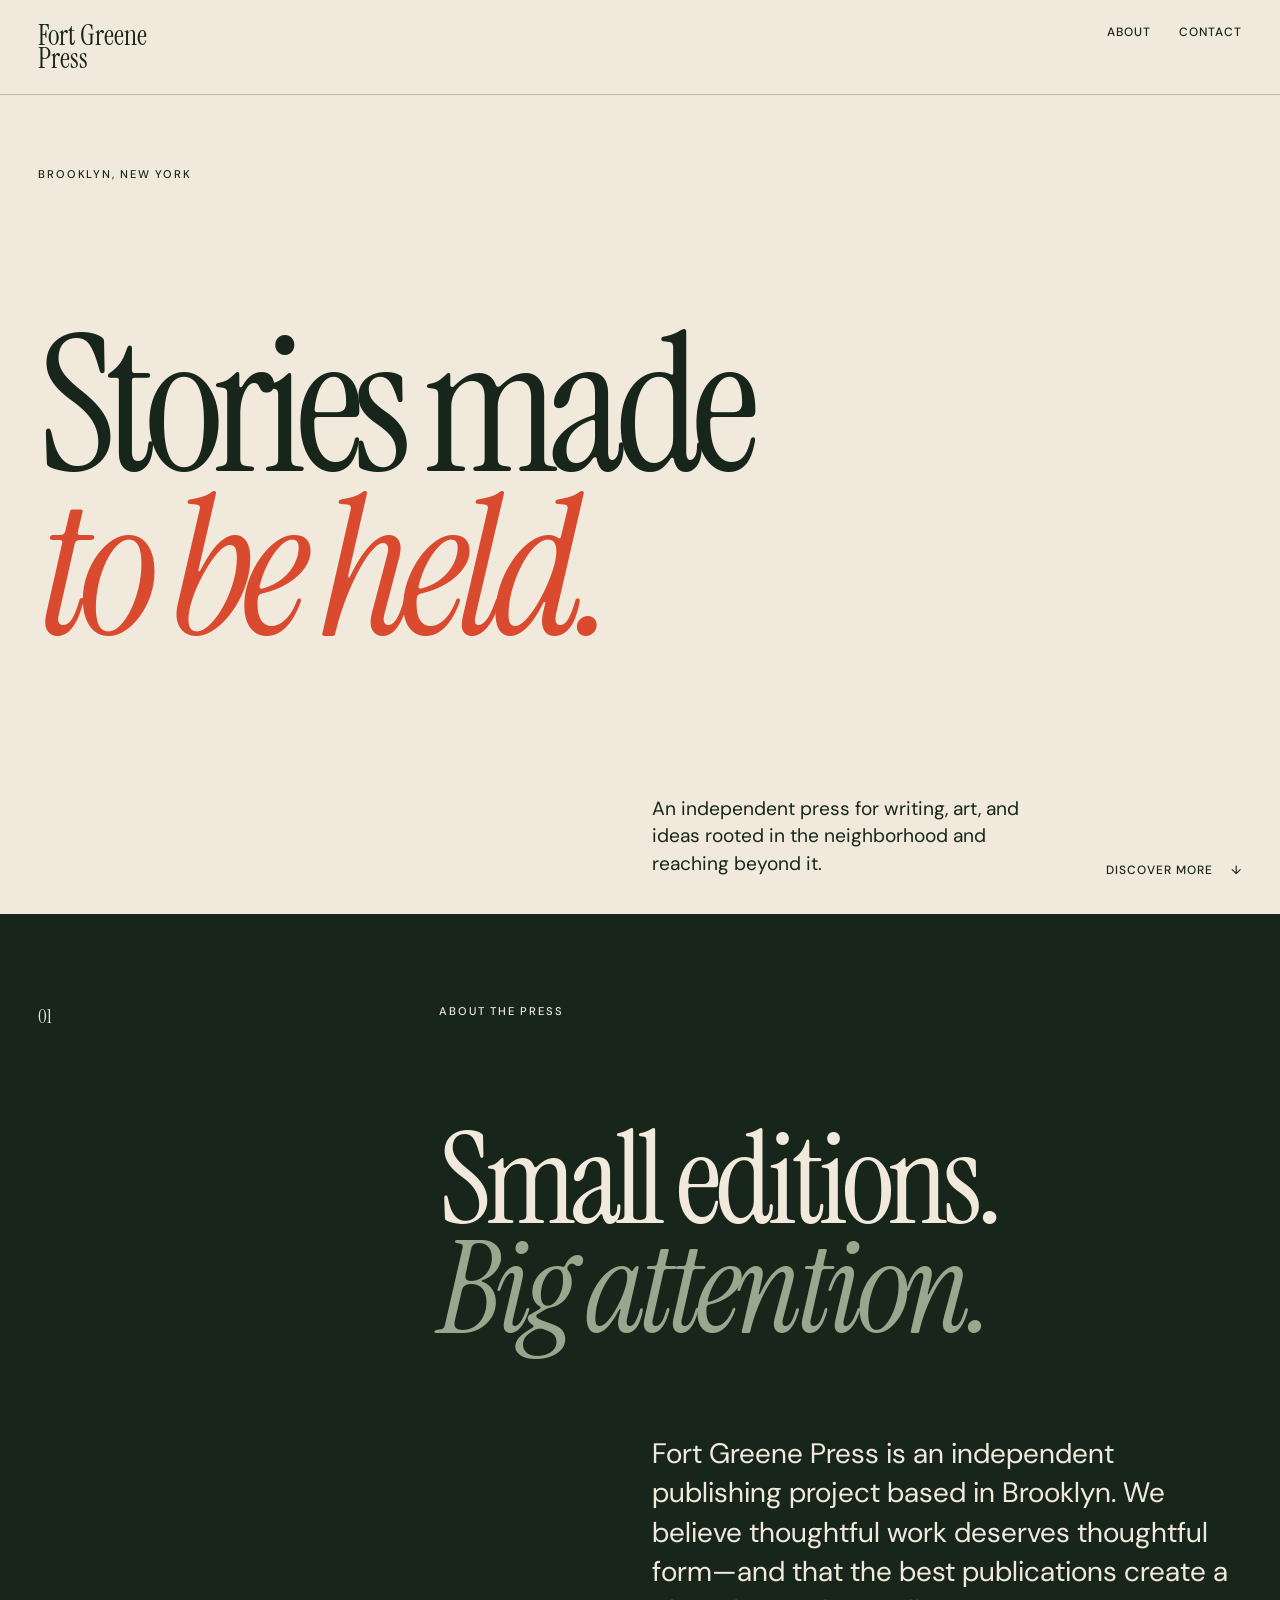
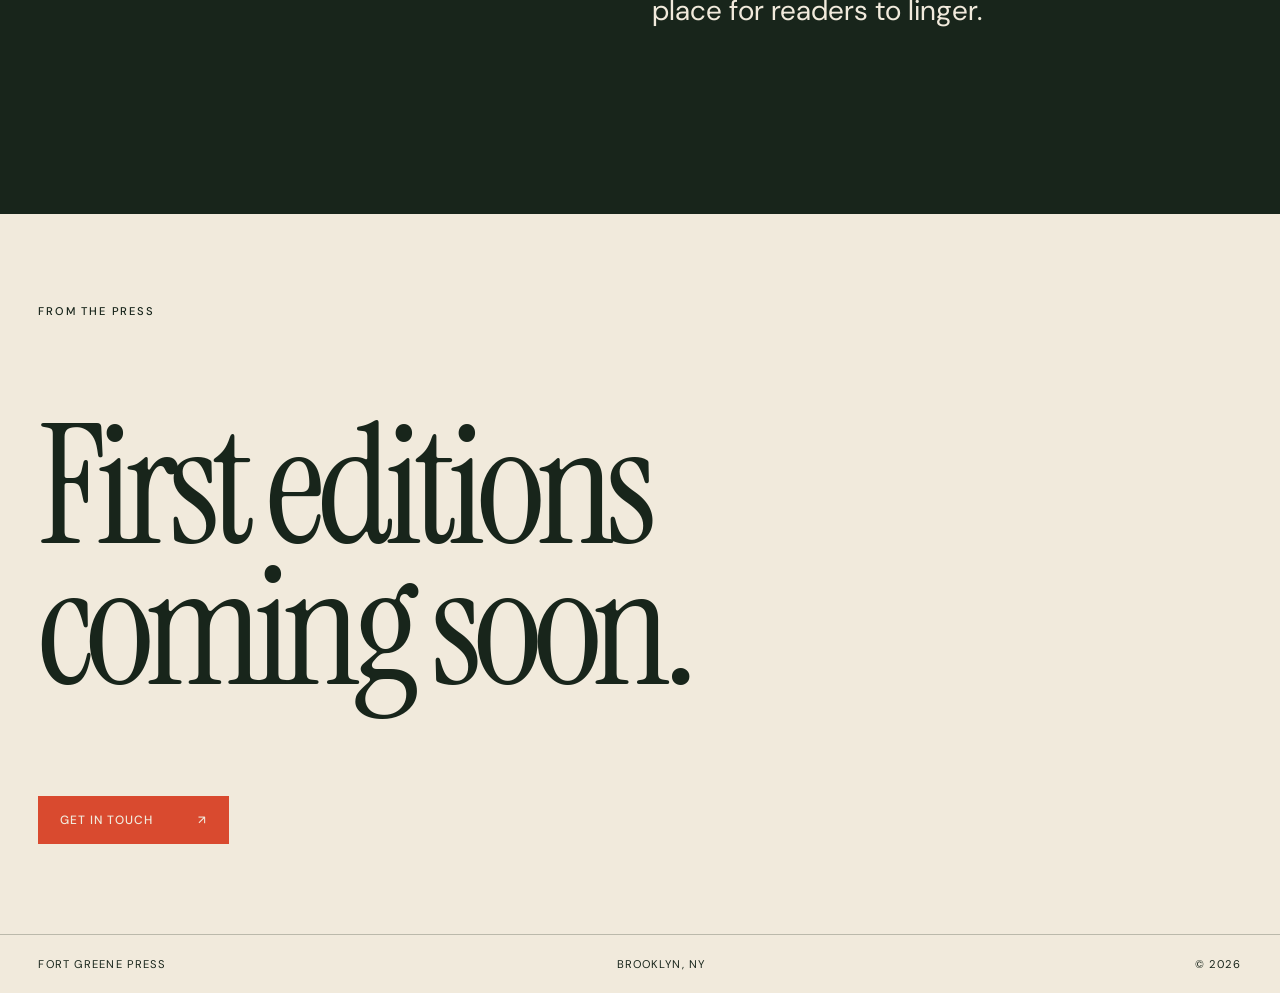
==== index.html @ dfdde0b9 "Launch GitHub Pages website Add a responsive publishing landing page and automated deployment workfl" ====
<!doctype html>
<html lang="en">
  <head>
    <meta charset="UTF-8" />
    <meta name="viewport" content="width=device-width, initial-scale=1.0" />
    <meta
      name="description"
      content="Fort Greene Press is an independent publishing project in Brooklyn, New York."
    />
    <meta name="theme-color" content="#f1eadc" />
    <meta property="og:title" content="Fort Greene Press" />
    <meta
      property="og:description"
      content="Independent publishing from Fort Greene, Brooklyn."
    />
    <meta property="og:type" content="website" />
    <title>Fort Greene Press</title>
    <link rel="icon" href="favicon.svg" type="image/svg+xml" />
    <link rel="stylesheet" href="styles.css" />
  </head>
  <body>
    <header class="site-header">
      <a class="wordmark" href="./" aria-label="Fort Greene Press home">
        <span>Fort Greene</span>
        <span>Press</span>
      </a>
      <nav aria-label="Main navigation">
        <a href="#about">About</a>
        <a href="mailto:hello@fortgreenepress.com">Contact</a>
      </nav>
    </header>

    <main>
      <section class="hero" aria-labelledby="hero-title">
        <p class="eyebrow">Brooklyn, New York</p>
        <h1 id="hero-title">
          Stories made<br />
          <em>to be held.</em>
        </h1>
        <div class="hero-footer">
          <p>
            An independent press for writing, art, and ideas rooted in the
            neighborhood and reaching beyond it.
          </p>
          <a class="arrow-link" href="#about">
            Discover more <span aria-hidden="true">↓</span>
          </a>
        </div>
      </section>

      <section class="statement" id="about" aria-labelledby="about-title">
        <div class="section-number" aria-hidden="true">01</div>
        <div>
          <p class="eyebrow">About the press</p>
          <h2 id="about-title">
            Small editions.<br />
            <span>Big attention.</span>
          </h2>
          <p class="body-copy">
            Fort Greene Press is an independent publishing project based in
            Brooklyn. We believe thoughtful work deserves thoughtful form—and
            that the best publications create a place for readers to linger.
          </p>
        </div>
      </section>

      <section class="coming-soon" aria-labelledby="soon-title">
        <p class="eyebrow">From the press</p>
        <h2 id="soon-title">First editions<br />coming soon.</h2>
        <a class="button" href="mailto:hello@fortgreenepress.com">
          Get in touch <span aria-hidden="true">↗</span>
        </a>
      </section>
    </main>

    <footer>
      <p>Fort Greene Press</p>
      <p>Brooklyn, NY</p>
      <p>© <span id="year">2026</span></p>
    </footer>

    <script>
      document.getElementById("year").textContent = new Date().getFullYear();
    </script>
  </body>
</html>
---- styles.css ----
@import url("https://fonts.googleapis.com/css2?family=DM+Sans:wght@400;500&family=Instrument+Serif:ital@0;1&display=swap");

:root {
  --ink: #18251b;
  --paper: #f1eadc;
  --accent: #d94a2f;
  --line: rgba(24, 37, 27, 0.25);
}

* {
  box-sizing: border-box;
}

html {
  scroll-behavior: smooth;
}

body {
  margin: 0;
  color: var(--ink);
  background: var(--paper);
  font-family: "DM Sans", sans-serif;
  font-size: 16px;
}

a {
  color: inherit;
}

.site-header {
  display: flex;
  align-items: flex-start;
  justify-content: space-between;
  padding: 24px 3vw;
  border-bottom: 1px solid var(--line);
}

.wordmark {
  display: flex;
  flex-direction: column;
  font-family: "Instrument Serif", Georgia, serif;
  font-size: clamp(1.4rem, 2.2vw, 2rem);
  line-height: 0.82;
  text-decoration: none;
}

nav {
  display: flex;
  gap: 28px;
}

nav a,
.arrow-link {
  font-size: 0.75rem;
  font-weight: 500;
  letter-spacing: 0.08em;
  text-decoration: none;
  text-transform: uppercase;
}

nav a {
  padding-bottom: 4px;
  border-bottom: 1px solid transparent;
}

nav a:hover {
  border-color: currentColor;
}

.hero {
  min-height: calc(100vh - 81px);
  padding: 8vh 3vw 4vh;
  display: flex;
  flex-direction: column;
  justify-content: space-between;
}

.eyebrow {
  margin: 0;
  font-size: 0.7rem;
  font-weight: 500;
  letter-spacing: 0.16em;
  text-transform: uppercase;
}

h1,
h2 {
  margin: 0;
  font-family: "Instrument Serif", Georgia, serif;
  font-weight: 400;
  line-height: 0.85;
}

h1 {
  max-width: 1200px;
  font-size: clamp(5rem, 15vw, 13rem);
  letter-spacing: -0.055em;
}

h1 em {
  color: var(--accent);
  font-weight: 400;
}

.hero-footer {
  display: flex;
  align-items: flex-end;
  justify-content: space-between;
  gap: 40px;
  margin-left: 51%;
}

.hero-footer p {
  max-width: 440px;
  margin: 0;
  font-size: clamp(1rem, 1.5vw, 1.25rem);
  line-height: 1.45;
}

.arrow-link {
  display: flex;
  flex-shrink: 0;
  gap: 18px;
}

.statement {
  display: grid;
  grid-template-columns: 1fr 2fr;
  min-height: 100vh;
  padding: 10vh 3vw;
  color: var(--paper);
  background: var(--ink);
}

.section-number {
  font-family: "Instrument Serif", Georgia, serif;
  font-size: 1.2rem;
}

.statement h2 {
  margin: 12vh 0 10vh;
  font-size: clamp(4.5rem, 10vw, 10rem);
  letter-spacing: -0.045em;
}

.statement h2 span {
  color: #98a88e;
  font-style: italic;
}

.body-copy {
  max-width: 590px;
  margin: 0 0 0 auto;
  font-size: clamp(1.25rem, 2.2vw, 2rem);
  line-height: 1.4;
}

.coming-soon {
  min-height: 80vh;
  padding: 10vh 3vw;
  display: flex;
  flex-direction: column;
  justify-content: space-between;
  align-items: flex-start;
}

.coming-soon h2 {
  margin: 7vh 0;
  font-size: clamp(5rem, 13vw, 12rem);
  letter-spacing: -0.05em;
}

.button {
  display: inline-flex;
  align-items: center;
  gap: 45px;
  padding: 16px 22px;
  color: var(--paper);
  background: var(--accent);
  font-size: 0.75rem;
  font-weight: 500;
  letter-spacing: 0.08em;
  text-decoration: none;
  text-transform: uppercase;
  transition: transform 160ms ease;
}

.button:hover {
  transform: translateY(-3px);
}

footer {
  display: grid;
  grid-template-columns: 1fr 1fr auto;
  padding: 22px 3vw;
  border-top: 1px solid var(--line);
  font-size: 0.7rem;
  letter-spacing: 0.1em;
  text-transform: uppercase;
}

footer p {
  margin: 0;
}

@media (max-width: 700px) {
  .site-header {
    padding: 18px 20px;
  }

  nav {
    gap: 16px;
  }

  .hero {
    min-height: calc(100svh - 68px);
    padding: 7vh 20px 28px;
  }

  h1 {
    font-size: clamp(4.2rem, 23vw, 7rem);
  }

  .hero-footer {
    align-items: flex-start;
    flex-direction: column;
    margin-left: 0;
  }

  .statement {
    display: block;
    min-height: auto;
    padding: 70px 20px;
  }

  .statement h2 {
    margin: 80px 0;
    font-size: clamp(4rem, 19vw, 7rem);
  }

  .body-copy {
    margin: 0;
  }

  .coming-soon {
    min-height: 70svh;
    padding: 70px 20px;
  }

  .coming-soon h2 {
    font-size: clamp(4rem, 20vw, 7rem);
  }

  footer {
    gap: 8px;
    grid-template-columns: 1fr auto;
    padding: 20px;
  }

  footer p:nth-child(2) {
    display: none;
  }
}

@media (prefers-reduced-motion: reduce) {
  html {
    scroll-behavior: auto;
  }

  .button {
    transition: none;
  }
}
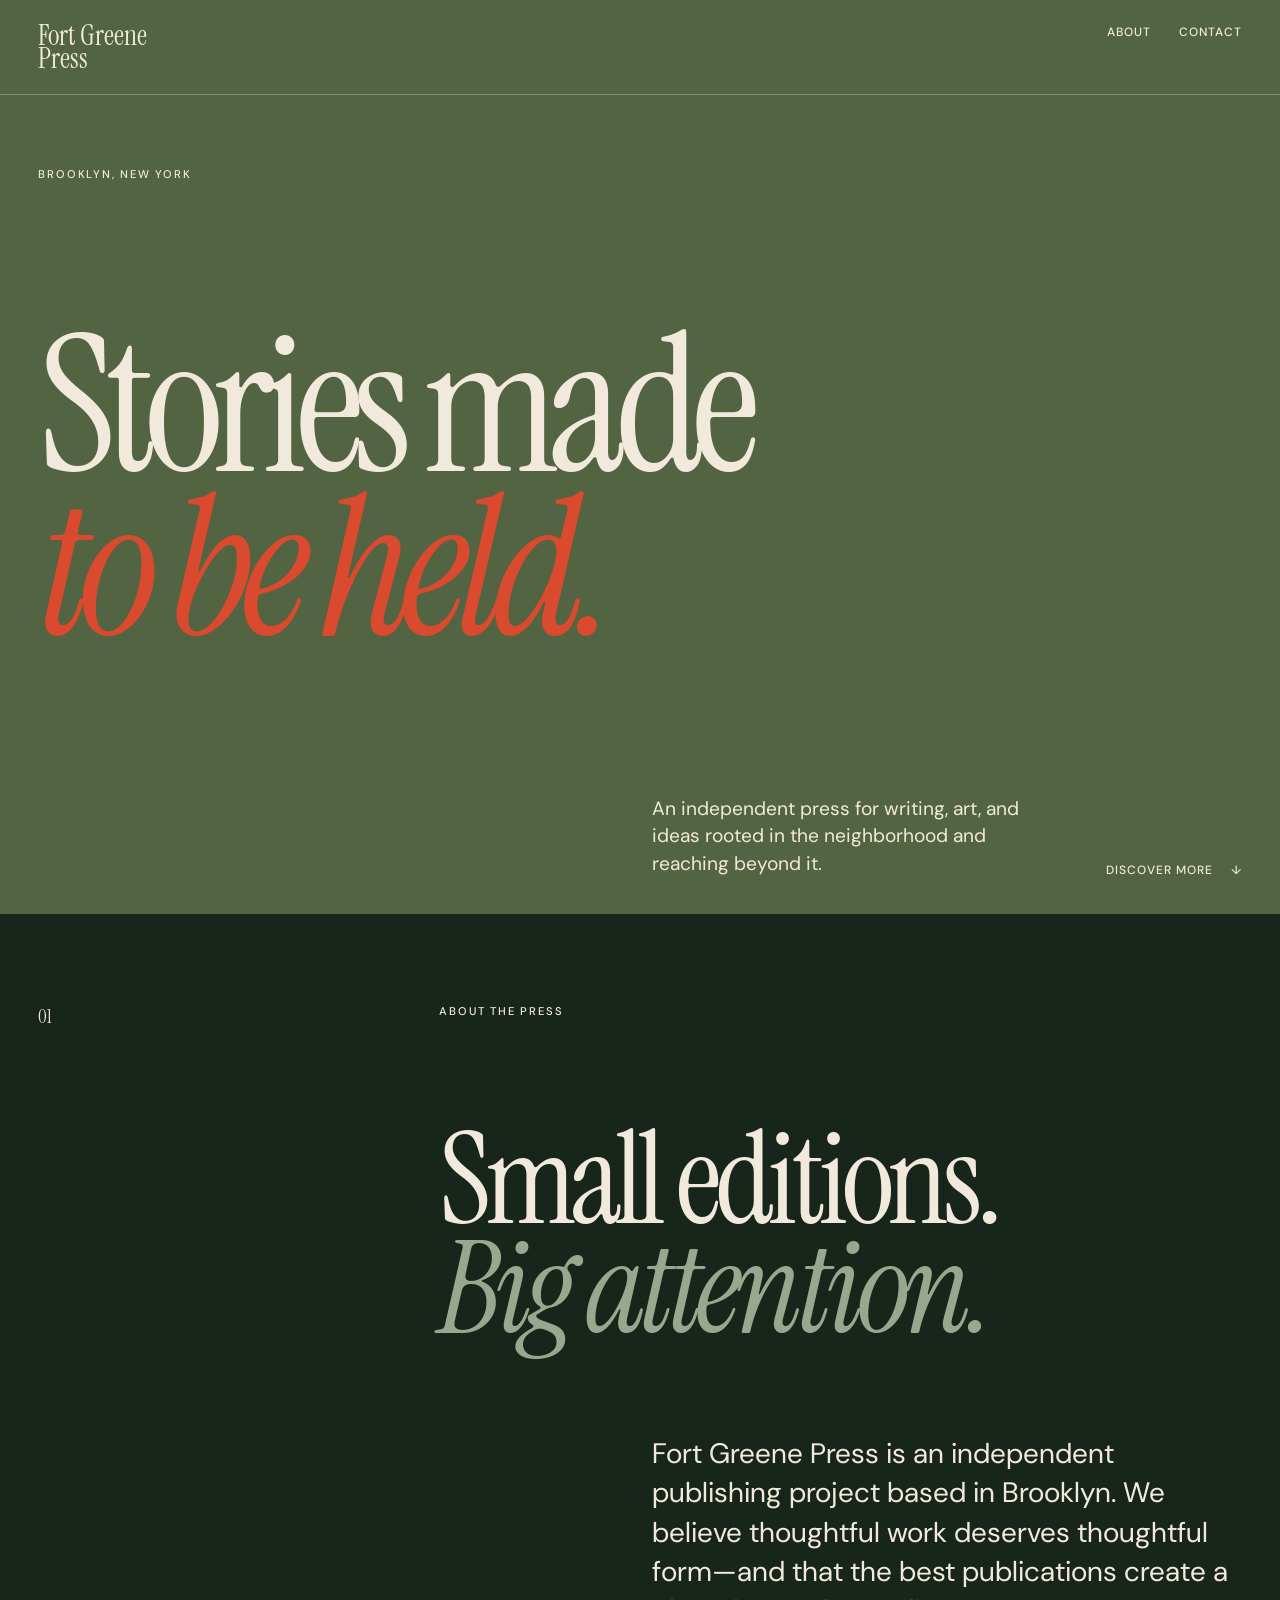
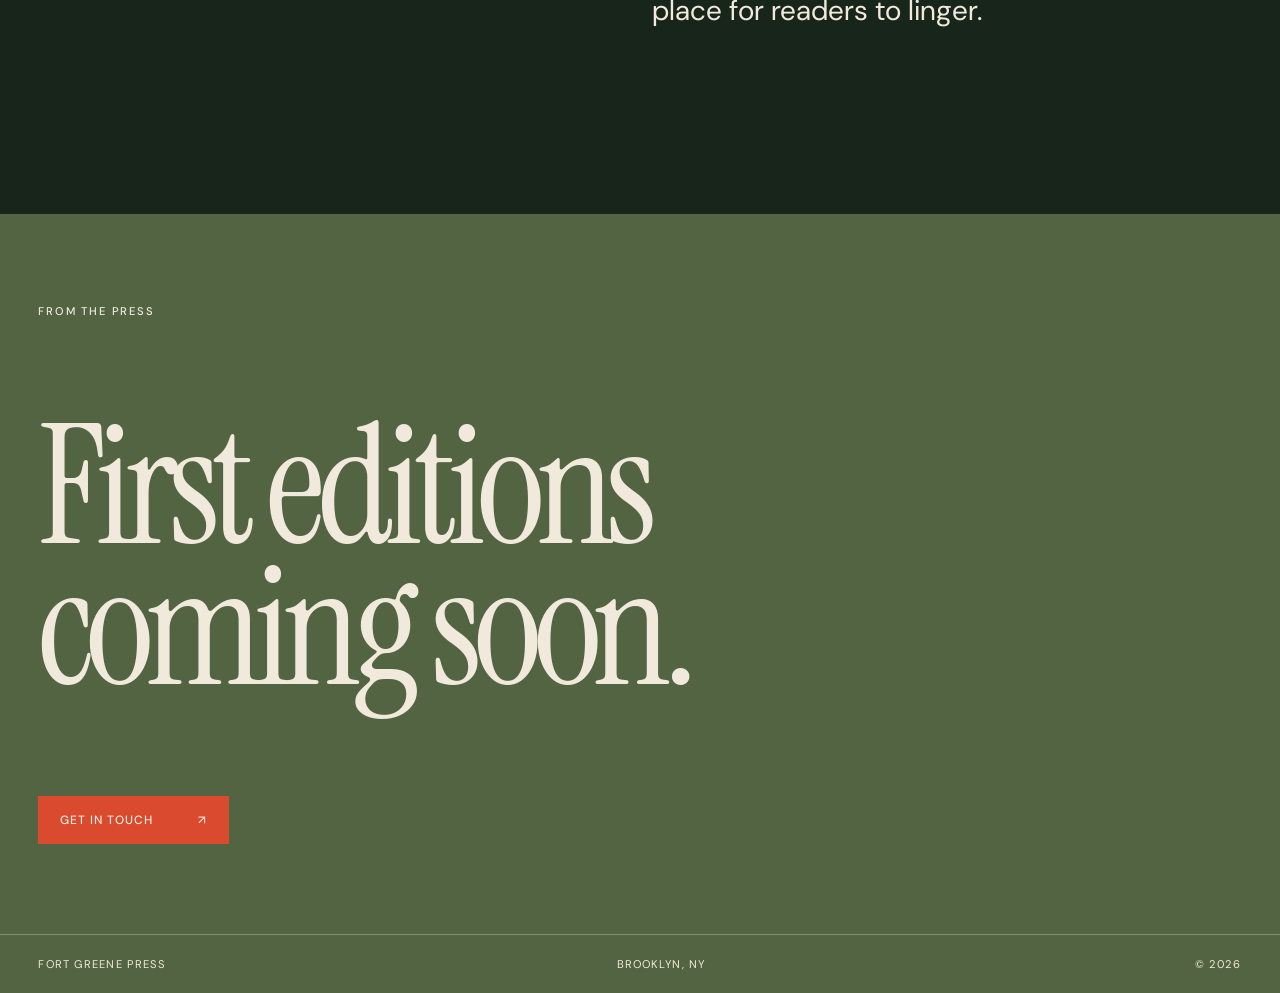
==== commit a5d3d350: "Update background color" ====
--- a/index.html
+++ b/index.html
@@ -7,7 +7,7 @@
       name="description"
       content="Fort Greene Press is an independent publishing project in Brooklyn, New York."
     />
-    <meta name="theme-color" content="#f1eadc" />
+    <meta name="theme-color" content="#526441" />
     <meta property="og:title" content="Fort Greene Press" />
     <meta
       property="og:description"
--- a/styles.css
+++ b/styles.css
@@ -3,8 +3,9 @@
 :root {
   --ink: #18251b;
   --paper: #f1eadc;
+  --vert: #526441;
   --accent: #d94a2f;
-  --line: rgba(24, 37, 27, 0.25);
+  --line: rgba(241, 234, 220, 0.3);
 }
 
 * {
@@ -17,8 +18,8 @@
 
 body {
   margin: 0;
-  color: var(--ink);
-  background: var(--paper);
+  color: var(--paper);
+  background: var(--vert);
   font-family: "DM Sans", sans-serif;
   font-size: 16px;
 }
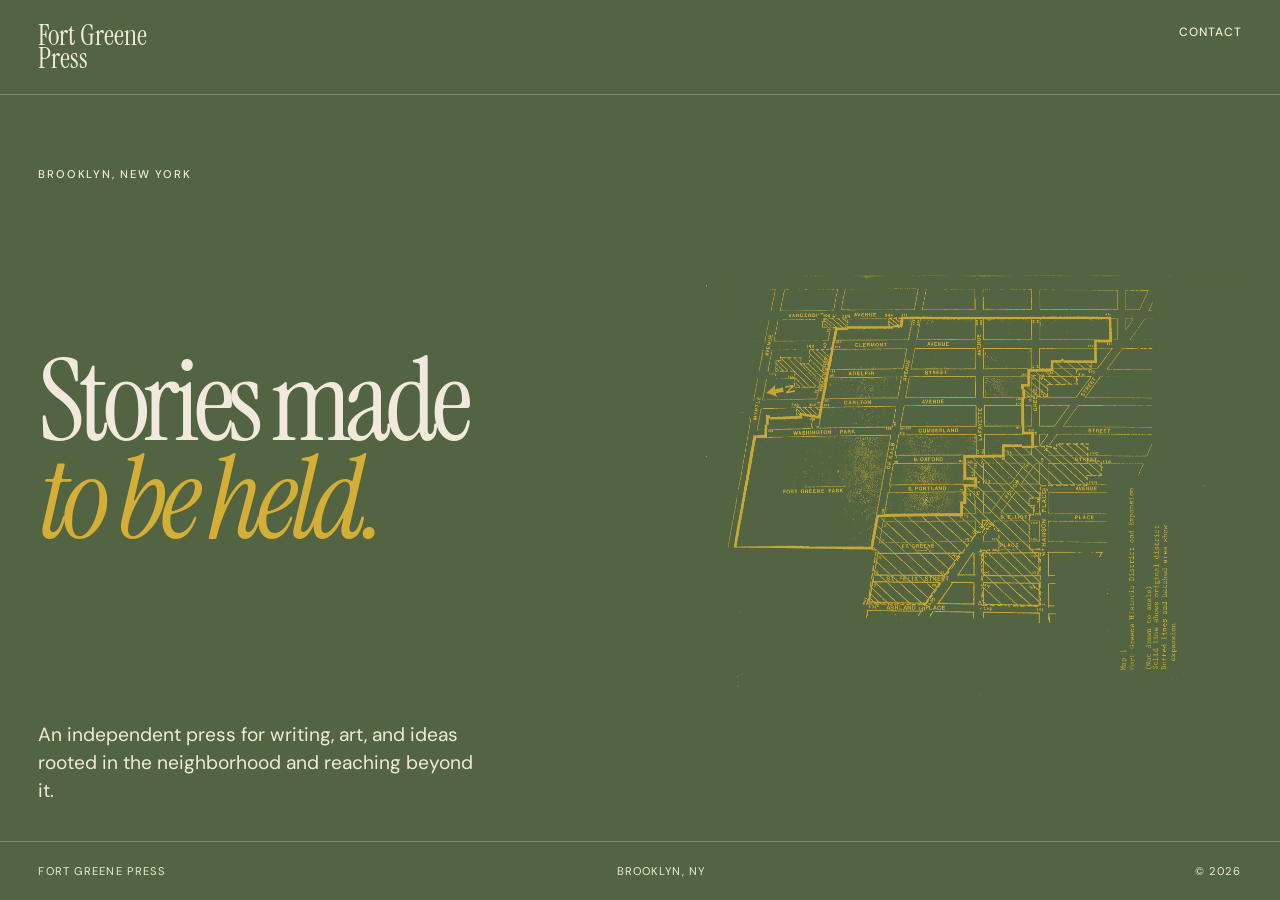
==== commit 674f775f: "cool stuff" ====
--- a/index.html
+++ b/index.html
@@ -25,7 +25,6 @@
         <span>Press</span>
       </a>
       <nav aria-label="Main navigation">
-        <a href="#about">About</a>
         <a href="mailto:hello@fortgreenepress.com">Contact</a>
       </nav>
     </header>
@@ -33,6 +32,12 @@
     <main>
       <section class="hero" aria-labelledby="hero-title">
         <p class="eyebrow">Brooklyn, New York</p>
+        <figure class="hero-map">
+          <img
+            src="assets/fort-greene-map.png"
+            alt="Historic district map of Fort Greene, Brooklyn"
+          />
+        </figure>
         <h1 id="hero-title">
           Stories made<br />
           <em>to be held.</em>
@@ -42,34 +47,7 @@
             An independent press for writing, art, and ideas rooted in the
             neighborhood and reaching beyond it.
           </p>
-          <a class="arrow-link" href="#about">
-            Discover more <span aria-hidden="true">↓</span>
-          </a>
         </div>
-      </section>
-
-      <section class="statement" id="about" aria-labelledby="about-title">
-        <div class="section-number" aria-hidden="true">01</div>
-        <div>
-          <p class="eyebrow">About the press</p>
-          <h2 id="about-title">
-            Small editions.<br />
-            <span>Big attention.</span>
-          </h2>
-          <p class="body-copy">
-            Fort Greene Press is an independent publishing project based in
-            Brooklyn. We believe thoughtful work deserves thoughtful form—and
-            that the best publications create a place for readers to linger.
-          </p>
-        </div>
-      </section>
-
-      <section class="coming-soon" aria-labelledby="soon-title">
-        <p class="eyebrow">From the press</p>
-        <h2 id="soon-title">First editions<br />coming soon.</h2>
-        <a class="button" href="mailto:hello@fortgreenepress.com">
-          Get in touch <span aria-hidden="true">↗</span>
-        </a>
       </section>
     </main>
 
--- a/styles.css
+++ b/styles.css
@@ -4,7 +4,7 @@
   --ink: #18251b;
   --paper: #f1eadc;
   --vert: #526441;
-  --accent: #d94a2f;
+  --accent: #d4af37;
   --line: rgba(241, 234, 220, 0.3);
 }
 
@@ -13,11 +13,15 @@
 }
 
 html {
-  scroll-behavior: smooth;
+  height: 100%;
 }
 
 body {
   margin: 0;
+  height: 100%;
+  display: grid;
+  grid-template-rows: auto minmax(0, 1fr) auto;
+  overflow: hidden;
   color: var(--paper);
   background: var(--vert);
   font-family: "DM Sans", sans-serif;
@@ -50,8 +54,7 @@
   gap: 28px;
 }
 
-nav a,
-.arrow-link {
+nav a {
   font-size: 0.75rem;
   font-weight: 500;
   letter-spacing: 0.08em;
@@ -68,15 +71,22 @@
   border-color: currentColor;
 }
 
+main {
+  min-height: 0;
+}
+
 .hero {
-  min-height: calc(100vh - 81px);
-  padding: 8vh 3vw 4vh;
-  display: flex;
-  flex-direction: column;
-  justify-content: space-between;
+  height: 100%;
+  padding: clamp(28px, 8vh, 80px) 3vw clamp(24px, 4vh, 40px);
+  display: grid;
+  grid-template-columns: minmax(0, 1fr) minmax(320px, 0.9fr);
+  grid-template-rows: auto minmax(0, 1fr) auto;
+  column-gap: clamp(32px, 5vw, 80px);
 }
 
 .eyebrow {
+  grid-column: 1;
+  grid-row: 1;
   margin: 0;
   font-size: 0.7rem;
   font-weight: 500;
@@ -84,8 +94,7 @@
   text-transform: uppercase;
 }
 
-h1,
-h2 {
+h1 {
   margin: 0;
   font-family: "Instrument Serif", Georgia, serif;
   font-weight: 400;
@@ -93,8 +102,10 @@
 }
 
 h1 {
-  max-width: 1200px;
-  font-size: clamp(5rem, 15vw, 13rem);
+  grid-column: 1;
+  grid-row: 2;
+  align-self: center;
+  font-size: clamp(4rem, min(9vw, 17vh), 9rem);
   letter-spacing: -0.055em;
 }
 
@@ -103,12 +114,32 @@
   font-weight: 400;
 }
 
+.hero-map {
+  min-width: 0;
+  min-height: 0;
+  grid-column: 2;
+  grid-row: 1 / -1;
+  margin: 0;
+  display: flex;
+  align-items: center;
+  justify-content: center;
+}
+
+.hero-map img {
+  width: 100%;
+  height: 100%;
+  max-height: 68vh;
+  object-fit: contain;
+  opacity: 0.9;
+}
+
 .hero-footer {
+  grid-column: 1;
+  grid-row: 3;
   display: flex;
   align-items: flex-end;
   justify-content: space-between;
   gap: 40px;
-  margin-left: 51%;
 }
 
 .hero-footer p {
@@ -116,78 +147,6 @@
   margin: 0;
   font-size: clamp(1rem, 1.5vw, 1.25rem);
   line-height: 1.45;
-}
-
-.arrow-link {
-  display: flex;
-  flex-shrink: 0;
-  gap: 18px;
-}
-
-.statement {
-  display: grid;
-  grid-template-columns: 1fr 2fr;
-  min-height: 100vh;
-  padding: 10vh 3vw;
-  color: var(--paper);
-  background: var(--ink);
-}
-
-.section-number {
-  font-family: "Instrument Serif", Georgia, serif;
-  font-size: 1.2rem;
-}
-
-.statement h2 {
-  margin: 12vh 0 10vh;
-  font-size: clamp(4.5rem, 10vw, 10rem);
-  letter-spacing: -0.045em;
-}
-
-.statement h2 span {
-  color: #98a88e;
-  font-style: italic;
-}
-
-.body-copy {
-  max-width: 590px;
-  margin: 0 0 0 auto;
-  font-size: clamp(1.25rem, 2.2vw, 2rem);
-  line-height: 1.4;
-}
-
-.coming-soon {
-  min-height: 80vh;
-  padding: 10vh 3vw;
-  display: flex;
-  flex-direction: column;
-  justify-content: space-between;
-  align-items: flex-start;
-}
-
-.coming-soon h2 {
-  margin: 7vh 0;
-  font-size: clamp(5rem, 13vw, 12rem);
-  letter-spacing: -0.05em;
-}
-
-.button {
-  display: inline-flex;
-  align-items: center;
-  gap: 45px;
-  padding: 16px 22px;
-  color: var(--paper);
-  background: var(--accent);
-  font-size: 0.75rem;
-  font-weight: 500;
-  letter-spacing: 0.08em;
-  text-decoration: none;
-  text-transform: uppercase;
-  transition: transform 160ms ease;
-}
-
-.button:hover {
-  transform: translateY(-3px);
 }
 
 footer {
@@ -214,12 +173,32 @@
   }
 
   .hero {
-    min-height: calc(100svh - 68px);
-    padding: 7vh 20px 28px;
+    position: relative;
+    padding: clamp(24px, 7vh, 48px) 20px 28px;
+    display: flex;
+    flex-direction: column;
+    justify-content: space-between;
+    isolation: isolate;
+  }
+
+  .hero > :not(.hero-map) {
+    position: relative;
+    z-index: 1;
   }
 
   h1 {
-    font-size: clamp(4.2rem, 23vw, 7rem);
+    font-size: clamp(3.5rem, min(23vw, 17vh), 7rem);
+  }
+
+  .hero-map {
+    position: absolute;
+    inset: 8% -24% 8% 27%;
+    z-index: 0;
+  }
+
+  .hero-map img {
+    max-height: none;
+    opacity: 0.24;
   }
 
   .hero-footer {
@@ -228,30 +207,6 @@
     margin-left: 0;
   }
 
-  .statement {
-    display: block;
-    min-height: auto;
-    padding: 70px 20px;
-  }
-
-  .statement h2 {
-    margin: 80px 0;
-    font-size: clamp(4rem, 19vw, 7rem);
-  }
-
-  .body-copy {
-    margin: 0;
-  }
-
-  .coming-soon {
-    min-height: 70svh;
-    padding: 70px 20px;
-  }
-
-  .coming-soon h2 {
-    font-size: clamp(4rem, 20vw, 7rem);
-  }
-
   footer {
     gap: 8px;
     grid-template-columns: 1fr auto;
@@ -262,13 +217,3 @@
     display: none;
   }
 }
-
-@media (prefers-reduced-motion: reduce) {
-  html {
-    scroll-behavior: auto;
-  }
-
-  .button {
-    transition: none;
-  }
-}
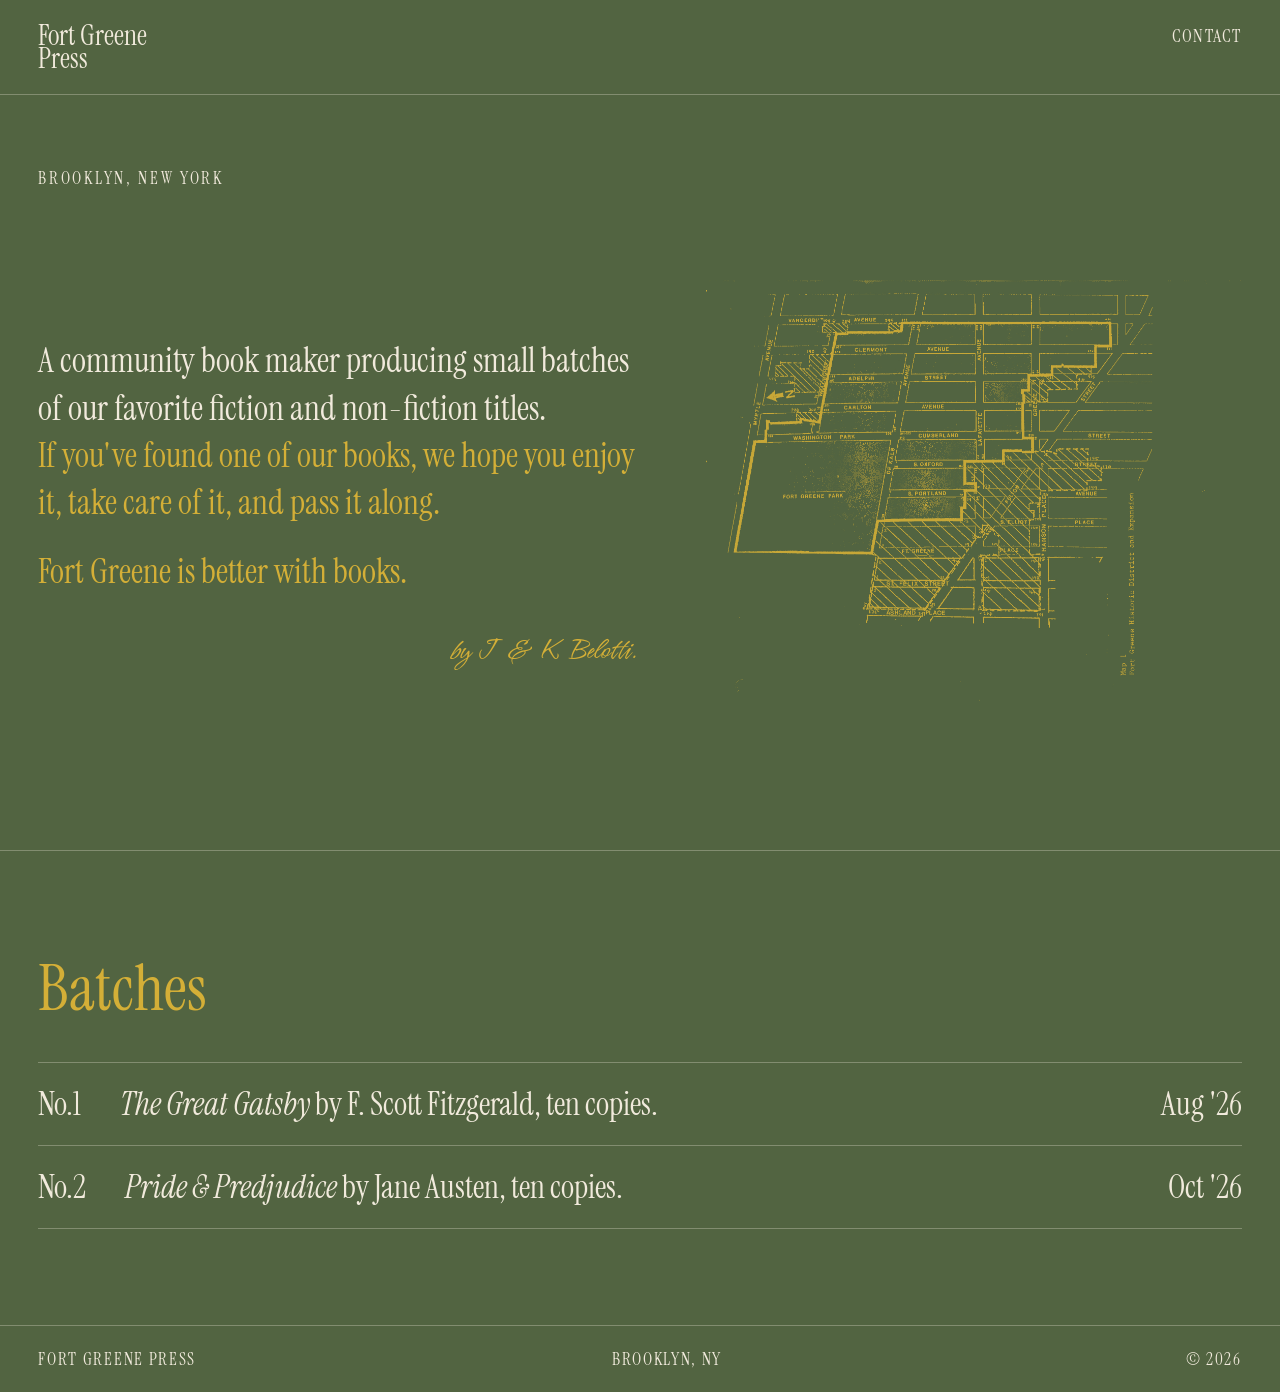
==== commit 903527a3: "MVP done" ====
--- a/index.html
+++ b/index.html
@@ -38,16 +38,37 @@
             alt="Historic district map of Fort Greene, Brooklyn"
           />
         </figure>
-        <h1 id="hero-title">
-          Stories made<br />
-          <em>to be held.</em>
-        </h1>
-        <div class="hero-footer">
-          <p>
-            An independent press for writing, art, and ideas rooted in the
-            neighborhood and reaching beyond it.
+        <div class="hero-copy">
+          <p class="hero-description" id="hero-title">
+            <span class="hero-description-intro"
+              >A community book maker producing small batches of our favorite
+              fiction and non-fiction titles.</span
+            >
+            <br />
+            If you've found one of our books, we hope you enjoy it, take care of
+            it, and pass it along.
           </p>
+          <br />
+          <p class="hero-description">Fort Greene is better with books.</p>
+          <br />
+          <p class="signature">by J &amp; K Belotti.</p>
         </div>
+      </section>
+
+      <section class="titles">
+        <h2>Batches</h2>
+        <ul>
+          <li>
+            <span class="title-number">No.1</span>
+            <span><em>The Great Gatsby</em> by F. Scott Fitzgerald, ten copies.</span>
+            <time datetime="2026-08">Aug '26</time>
+          </li>
+          <li>
+            <span class="title-number">No.2</span>
+            <span><em>Pride & Predjudice</em> by Jane Austen, ten copies.</span>
+            <time datetime="2026-10">Oct '26</time>
+          </li>
+        </ul>
       </section>
     </main>
 
--- a/styles.css
+++ b/styles.css
@@ -1,4 +1,4 @@
-@import url("https://fonts.googleapis.com/css2?family=DM+Sans:wght@400;500&family=Instrument+Serif:ital@0;1&display=swap");
+@import url("https://fonts.googleapis.com/css2?family=Hurricane&family=DM+Sans:wght@400;500&family=Instrument+Serif:ital@0;1&display=swap");
 
 :root {
   --ink: #18251b;
@@ -18,13 +18,13 @@
 
 body {
   margin: 0;
-  height: 100%;
-  display: grid;
-  grid-template-rows: auto minmax(0, 1fr) auto;
-  overflow: hidden;
+  min-height: 100%;
+  display: grid;
+  grid-template-rows: auto auto auto;
+  overflow-x: hidden;
   color: var(--paper);
   background: var(--vert);
-  font-family: "DM Sans", sans-serif;
+  font-family: "Instrument Serif", sans-serif;
   font-size: 16px;
 }
 
@@ -55,7 +55,7 @@
 }
 
 nav a {
-  font-size: 0.75rem;
+  font-size: 1.125rem;
   font-weight: 500;
   letter-spacing: 0.08em;
   text-decoration: none;
@@ -76,7 +76,7 @@
 }
 
 .hero {
-  height: 100%;
+  min-height: calc(100vh - 145px);
   padding: clamp(28px, 8vh, 80px) 3vw clamp(24px, 4vh, 40px);
   display: grid;
   grid-template-columns: minmax(0, 1fr) minmax(320px, 0.9fr);
@@ -88,30 +88,37 @@
   grid-column: 1;
   grid-row: 1;
   margin: 0;
-  font-size: 0.7rem;
+  font-size: 1.05rem;
   font-weight: 500;
   letter-spacing: 0.16em;
   text-transform: uppercase;
 }
 
-h1 {
-  margin: 0;
-  font-family: "Instrument Serif", Georgia, serif;
-  font-weight: 400;
-  line-height: 0.85;
-}
-
-h1 {
+.hero-copy {
   grid-column: 1;
   grid-row: 2;
   align-self: center;
-  font-size: clamp(4rem, min(9vw, 17vh), 9rem);
-  letter-spacing: -0.055em;
-}
-
-h1 em {
+  max-width: 750px;
+}
+
+.hero-description {
+  margin: 0;
   color: var(--accent);
-  font-weight: 400;
+  font-size: clamp(1.8rem, 2.64vw, 2.4rem);
+  line-height: 1.4;
+}
+
+.hero-description-intro {
+  color: var(--paper);
+}
+
+.signature {
+  margin: 18px 0 0;
+  color: var(--accent);
+  font-family: "Hurricane", cursive;
+  font-size: clamp(1.50rem, 2.5vw, 2.5rem);
+  line-height: 1;
+  text-align: right;
 }
 
 .hero-map {
@@ -133,20 +140,41 @@
   opacity: 0.9;
 }
 
-.hero-footer {
-  grid-column: 1;
-  grid-row: 3;
-  display: flex;
-  align-items: flex-end;
-  justify-content: space-between;
-  gap: 40px;
-}
-
-.hero-footer p {
-  max-width: 440px;
-  margin: 0;
-  font-size: clamp(1rem, 1.5vw, 1.25rem);
-  line-height: 1.45;
+.titles {
+  padding: clamp(48px, 8vw, 96px) 3vw;
+  border-top: 1px solid var(--line);
+}
+
+.titles h2 {
+  margin: 0 0 32px;
+  color: var(--accent);
+  font-family: "Instrument Serif", Georgia, serif;
+  font-size: clamp(2.5rem, 5vw, 5rem);
+  font-weight: 400;
+}
+
+.titles ul {
+  margin: 0;
+  padding: 0;
+  list-style: none;
+}
+
+.titles li {
+  display: grid;
+  grid-template-columns: auto 1fr auto;
+  gap: clamp(18px, 3vw, 48px);
+  padding: 20px 0;
+  border-top: 1px solid var(--line);
+  font-size: clamp(1.5rem, 2.5vw, 2.25rem);
+}
+
+.titles time {
+  text-align: right;
+  white-space: nowrap;
+}
+
+.titles li:last-child {
+  border-bottom: 1px solid var(--line);
 }
 
 footer {
@@ -154,13 +182,37 @@
   grid-template-columns: 1fr 1fr auto;
   padding: 22px 3vw;
   border-top: 1px solid var(--line);
-  font-size: 0.7rem;
+  font-size: 1.05rem;
   letter-spacing: 0.1em;
   text-transform: uppercase;
 }
 
 footer p {
   margin: 0;
+}
+
+@media (max-width: 900px) {
+  .hero {
+    min-height: auto;
+    grid-template-columns: minmax(0, 1fr);
+    grid-template-rows: auto auto auto;
+    row-gap: clamp(28px, 6vw, 48px);
+  }
+
+  .hero-copy {
+    grid-column: 1;
+    grid-row: 2;
+  }
+
+  .hero-map {
+    grid-column: 1;
+    grid-row: 3;
+  }
+
+  .hero-map img {
+    height: auto;
+    max-height: 60vh;
+  }
 }
 
 @media (max-width: 700px) {
@@ -173,38 +225,16 @@
   }
 
   .hero {
-    position: relative;
     padding: clamp(24px, 7vh, 48px) 20px 28px;
-    display: flex;
-    flex-direction: column;
-    justify-content: space-between;
-    isolation: isolate;
-  }
-
-  .hero > :not(.hero-map) {
-    position: relative;
-    z-index: 1;
-  }
-
-  h1 {
-    font-size: clamp(3.5rem, min(23vw, 17vh), 7rem);
-  }
-
-  .hero-map {
-    position: absolute;
-    inset: 8% -24% 8% 27%;
-    z-index: 0;
   }
 
   .hero-map img {
-    max-height: none;
-    opacity: 0.24;
-  }
-
-  .hero-footer {
-    align-items: flex-start;
-    flex-direction: column;
-    margin-left: 0;
+    max-height: 50vh;
+  }
+
+  .titles {
+    padding-right: 20px;
+    padding-left: 20px;
   }
 
   footer {
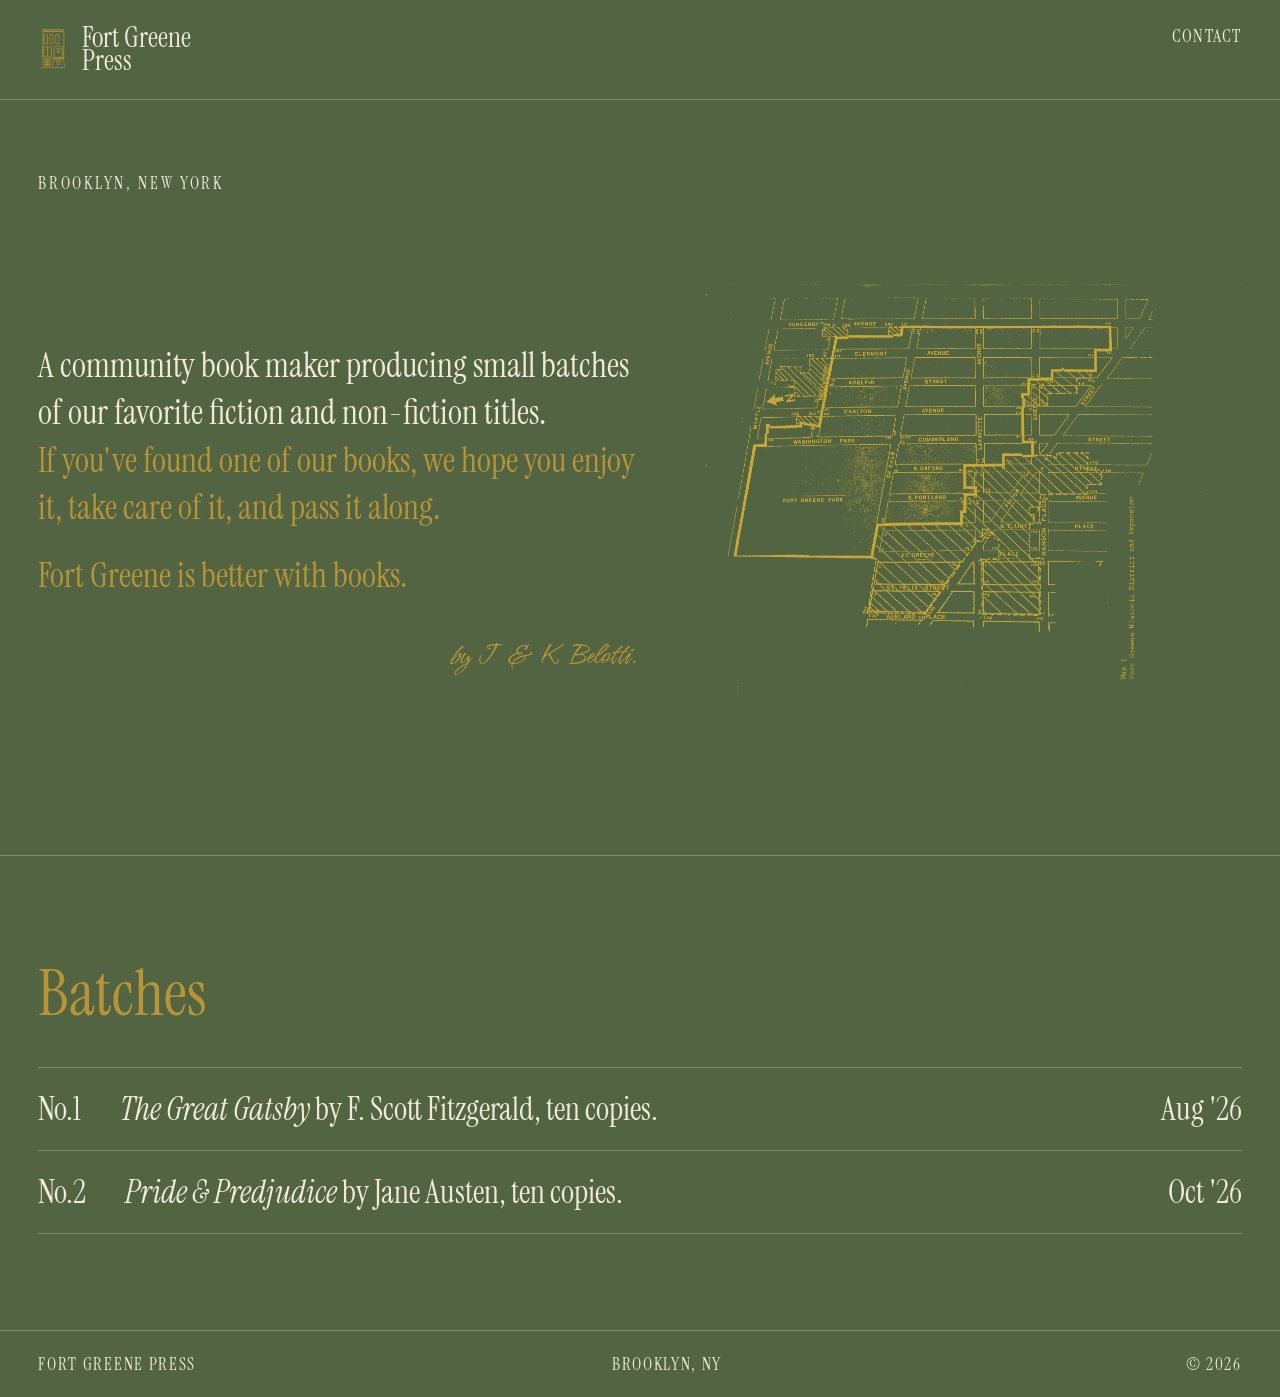
==== commit a349f420: "Add hand-drawn brownstone logo and update site branding. Introduce stamp-ready logo marks, integrate" ====
--- a/index.html
+++ b/index.html
@@ -21,8 +21,17 @@
   <body>
     <header class="site-header">
       <a class="wordmark" href="./" aria-label="Fort Greene Press home">
-        <span>Fort Greene</span>
-        <span>Press</span>
+        <img
+          class="wordmark-mark"
+          src="assets/logo-brownstone.svg"
+          alt=""
+          width="32"
+          height="51"
+        />
+        <span class="wordmark-text">
+          <span>Fort Greene</span>
+          <span>Press</span>
+        </span>
       </a>
       <nav aria-label="Main navigation">
         <a href="mailto:hello@fortgreenepress.com">Contact</a>
--- a/styles.css
+++ b/styles.css
@@ -4,7 +4,7 @@
   --ink: #18251b;
   --paper: #f1eadc;
   --vert: #526441;
-  --accent: #d4af37;
+  --accent: #b89438;
   --line: rgba(241, 234, 220, 0.3);
 }
 
@@ -42,11 +42,23 @@
 
 .wordmark {
   display: flex;
-  flex-direction: column;
+  align-items: center;
+  gap: 14px;
   font-family: "Instrument Serif", Georgia, serif;
   font-size: clamp(1.4rem, 2.2vw, 2rem);
   line-height: 0.82;
   text-decoration: none;
+}
+
+.wordmark-mark {
+  width: clamp(22px, 2.8vw, 30px);
+  height: auto;
+  flex-shrink: 0;
+}
+
+.wordmark-text {
+  display: flex;
+  flex-direction: column;
 }
 
 nav {
